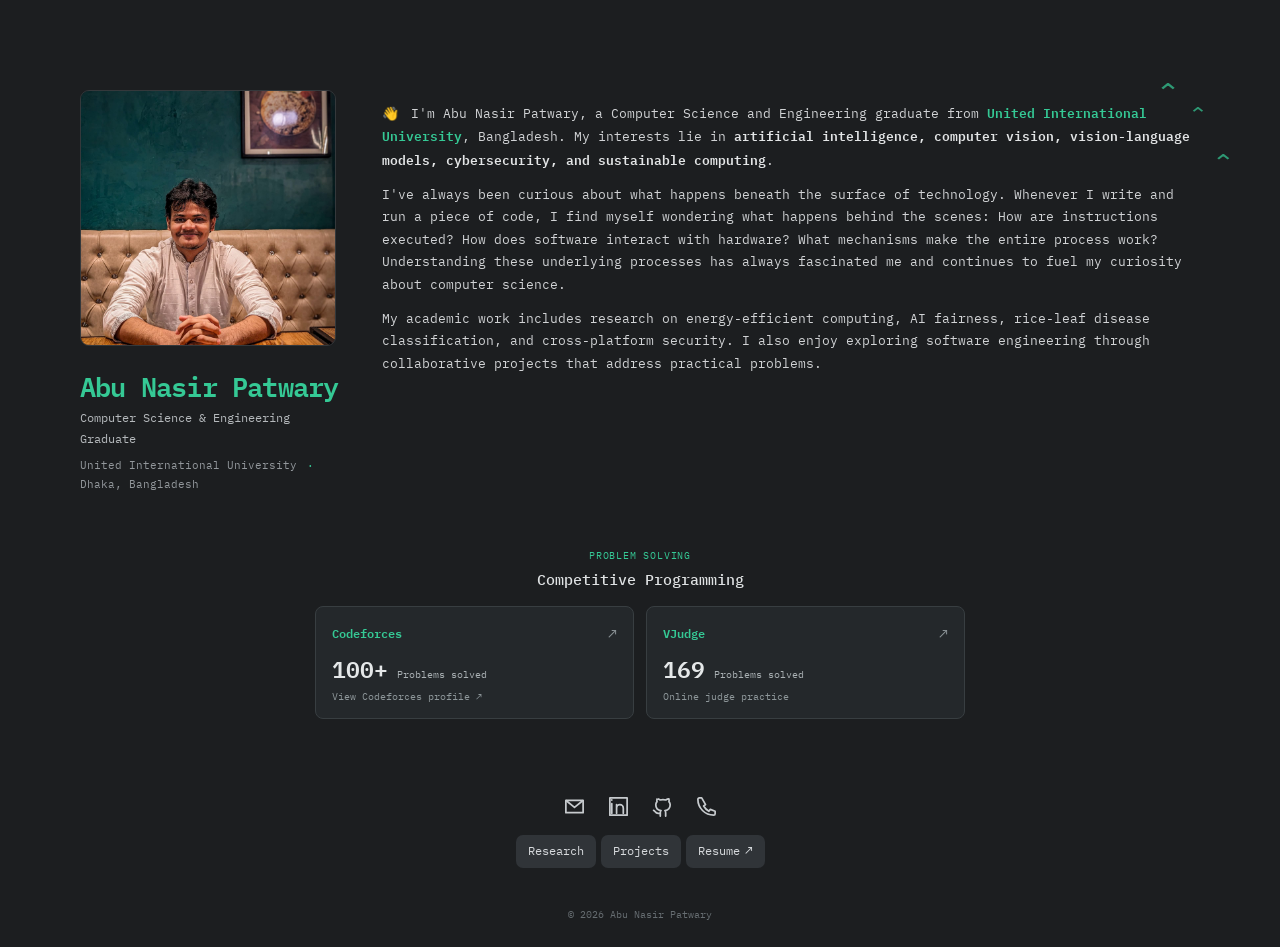
==== index.html @ b752b740 "Initial portfolio website" ====
<!DOCTYPE html>
<html lang="en">

<head>
  <meta charset="UTF-8">
  <meta name="viewport" content="width=device-width, initial-scale=1.0">
  <meta name="description"
    content="Abu Nasir Patwary — Computer Science and Engineering graduate interested in AI, computer vision, cybersecurity, sustainable computing, and software engineering.">
  <meta name="theme-color" content="#1c1e20">
  <title>Abu Nasir Patwary</title>
  <link rel="preconnect" href="https://fonts.googleapis.com">
  <link rel="preconnect" href="https://fonts.gstatic.com" crossorigin>
  <link href="https://fonts.googleapis.com/css2?family=IBM+Plex+Mono:wght@400;500;600;700&display=swap"
    rel="stylesheet">
  <link rel="stylesheet" href="style.css">
</head>

<body class="home-page">
  <div class="decor decor-one">⌄</div>
  <div class="decor decor-two">⌄</div>
  <div class="decor decor-three">⌄</div>
  <main class="home-shell">
    <section class="hero-grid">
      <div class="identity">
        <img class="profile-photo" src="assets/profile.jpg" alt="Portrait of Abu Nasir Patwary">
        <h1>Abu Nasir Patwary</h1>
        <p class="identity-subtitle">Computer Science &amp; Engineering Graduate</p>
        <p class="university-mark">United International University <span>·</span> Dhaka, Bangladesh</p>
      </div>


      <div class="introduction">
        <p class="intro-copy">
          <span class="wave">👋</span> I'm Abu Nasir Patwary, a Computer Science and Engineering graduate from
          <a href="https://www.uiu.ac.bd/" target="_blank" rel="noopener">United International University</a>,
          Bangladesh. My interests lie in <strong>artificial intelligence, computer vision,
            vision-language models, cybersecurity, and sustainable computing</strong>.
        </p>

        <p class="intro-copy">
          I've always been curious about what happens beneath the surface of technology.
          Whenever I write and run a piece of code, I find myself wondering what happens
          behind the scenes: How are instructions executed? How does software interact
          with hardware? What mechanisms make the entire process work?
          Understanding these underlying processes has always fascinated me and continues
          to fuel my curiosity about computer science.
        </p>

        <p class="intro-copy">
          My academic work includes research on energy-efficient computing, AI fairness,
          rice-leaf disease classification, and cross-platform security. I also enjoy
          exploring software engineering through collaborative projects that address
          practical problems.
        </p>
      </div>

    </section>

    <section class="coding-profiles" aria-labelledby="coding-title">
      <div class="coding-heading">
        <span class="section-kicker">Problem Solving</span>
        <h2 id="coding-title">Competitive Programming</h2>
      </div>

      <div class="coding-grid">

        <!-- Codeforces -->
        <a class="coding-card" href="https://codeforces.com/profile/Abu_Nasir_Patwary" target="_blank"
          rel="noopener noreferrer">

          <div class="coding-card-top">
            <span class="coding-platform">Codeforces</span>
            <span class="coding-arrow">↗</span>
          </div>

          <div class="coding-stat">
            <strong>100+</strong>
            <span>Problems solved</span>
          </div>

          <p>View Codeforces profile ↗</p>
        </a>

        <!-- VJudge -->
        <a class="coding-card" href="https://vjudge.net/user/APNasir7" target="_blank" rel="noopener noreferrer">

          <div class="coding-card-top">
            <span class="coding-platform">VJudge</span>
            <span class="coding-arrow">↗</span>
          </div>

          <div class="coding-stat">
            <strong>169</strong>
            <span>Problems solved</span>
          </div>

          <p>Online judge practice</p>
        </a>

      </div>
    </section>

    <section class="home-links" aria-label="Social links and site navigation">
      <div class="social-links">
        <a href="mailto:abunasirpatwary007@gmail.com" aria-label="Email Abu Nasir" title="Email">
          <svg viewBox="0 0 24 24" aria-hidden="true">
            <path d="M3 5.5h18v13H3z" />
            <path d="m3.5 6 8.5 7 8.5-7" />
          </svg>
        </a>
        <a href="https://www.linkedin.com/in/abu-nasir-patwary-4068782ba/" target="_blank" rel="noopener"
          aria-label="LinkedIn" title="LinkedIn">
          <svg viewBox="0 0 24 24" aria-hidden="true">
            <path d="M5 9v10M5 5.2v.1M10 19v-5.5a3.5 3.5 0 0 1 7 0V19M10 10v9M3 3h18v18H3z" />
          </svg>
        </a>
        <a href="https://github.com/AbuNasirPatwary" target="_blank" rel="noopener" aria-label="GitHub" title="GitHub">
          <svg viewBox="0 0 24 24" aria-hidden="true">
            <path
              d="M9 19c-4.5 1.4-4.5-2.5-6.3-3m12.6 6v-3.5a3 3 0 0 0-.8-2.3c2.7-.3 5.5-1.3 5.5-6A4.7 4.7 0 0 0 18.7 7a4.3 4.3 0 0 0-.1-3s-1-.3-3.2 1.2a11 11 0 0 0-5.8 0C7.4 3.7 6.4 4 6.4 4a4.3 4.3 0 0 0-.1 3 4.7 4.7 0 0 0-1.3 3.2c0 4.7 2.8 5.7 5.5 6a3 3 0 0 0-.8 2.3V22" />
          </svg>
        </a>
        <a href="tel:+8801705167229" aria-label="Phone" title="Phone">
          <svg viewBox="0 0 24 24" aria-hidden="true">
            <path
              d="M7 3H4.5A1.5 1.5 0 0 0 3 4.5C3 13.6 10.4 21 19.5 21a1.5 1.5 0 0 0 1.5-1.5V17l-5-2-1.5 2a15 15 0 0 1-5.5-5.5L11 10z" />
          </svg>
        </a>
      </div>

      <nav class="main-nav" aria-label="Main navigation">
        <a class="nav-button" href="research.html">Research</a>
        <a class="nav-button" href="projects.html">Projects</a>
        <a class="nav-button" href="assets/Abu_Nasir_Patwary_CV.pdf" target="_blank" rel="noopener">Resume <span
            class="external-mark">↗</span></a>
      </nav>
    </section>
    <footer class="site-footer">© <span id="year"></span> Abu Nasir Patwary</footer>
  </main>
  <script src="script.js"></script>
</body>

</html>
---- style.css ----
@import url('https://fonts.googleapis.com/css2?family=IBM+Plex+Mono:wght@400;500;600;700&display=swap');

:root {
  --bg: #1c1e20;
  --panel: #24272a;
  --panel-hover: #2d3135;
  --text: #d1d3d5;
  --muted: #92979b;
  --soft: #b5b9bc;
  --accent: #35c995;
  --line: #383c40;
  --font: "IBM Plex Mono", "SFMono-Regular", Consolas, "Liberation Mono", monospace;
}

* {
  box-sizing: border-box;
}

html {
  scroll-behavior: smooth;
}

body {
  margin: 0;
  background: var(--bg);
  color: var(--text);
  font-family: var(--font);
  font-size: 14px;
  line-height: 1.7;
}

a {
  color: inherit;
  text-decoration: none;
}

a:hover {
  color: var(--accent);
}

strong {
  color: #e3e5e6;
  font-weight: 600;
}

.home-page {
  min-height: 100vh;
  overflow-x: hidden;
  position: relative;
}

.decor {
  position: absolute;
  color: var(--accent);
  opacity: .72;
  font-size: 25px;
  line-height: 1;
  transform: rotate(180deg) scaleX(1.25);
  pointer-events: none;
}

.decor-one {
  top: 8.5%;
  right: 8%;
}

.decor-two {
  top: 11%;
  right: 5.8%;
  font-size: 19px;
}

.decor-three {
  top: 16%;
  right: 3.7%;
  font-size: 22px;
}

.home-shell {
  width: min(1120px, calc(100% - 56px));
  min-height: 100vh;
  margin: 0 auto;
  padding: 10vh 0 24px;
  display: flex;
  flex-direction: column;
  justify-content: center;
}

.hero-grid {
  display: grid;
  grid-template-columns: 260px minmax(0, 1fr);
  gap: 42px;
  align-items: start;
}

.profile-photo {
  display: block;
  width: 256px;
  height: 256px;
  object-fit: cover;
  object-position: 50% 58%;
  border-radius: 9px;
  border: 1px solid #34383b;
}

.identity h1 {
  margin: 22px 0 2px;
  color: var(--accent);
  font-size: clamp(23px, 2.1vw, 29px);
  line-height: 1.35;
  font-weight: 600;
  letter-spacing: -.8px;
}

.identity-subtitle {
  margin: 4px 0 0;
  color: var(--soft);
  font-size: 12px;
}

.university-mark {
  margin: 7px 0 0;
  color: var(--muted);
  font-size: 11px;
}

.university-mark span {
  color: var(--accent);
  padding: 0 3px;
}

.introduction {
  padding-top: 12px;
}

.intro-copy {
  margin: 0 0 12px;
  color: var(--text);
  font-size: 13px;
  line-height: 1.72;
}

.intro-copy a {
  color: var(--accent);
  font-weight: 600;
}

.wave {
  margin-right: 5px;
}

.side-note {
  width: min(470px, 90%);
  margin: 46px 0 0 auto;
  color: #858a8e;
  font-size: 10px;
  font-style: italic;
  line-height: 1.7;
  text-align: right;
}

.side-note p {
  margin: 0;
}

.home-links {
  margin-top: 76px;
  display: flex;
  flex-direction: column;
  align-items: center;
  gap: 17px;
}

.social-links {
  display: flex;
  align-items: center;
  justify-content: center;
  gap: 21px;
}

.social-links a {
  display: inline-flex;
  color: #c7cbce;
  transition: color .2s, transform .2s;
}

.social-links a:hover {
  color: var(--accent);
  transform: translateY(-2px);
}

.social-links svg {
  width: 23px;
  height: 23px;
  fill: none;
  stroke: currentColor;
  stroke-width: 1.8;
  stroke-linecap: round;
  stroke-linejoin: round;
}

.main-nav,
.page-nav {
  display: flex;
  justify-content: center;
  flex-wrap: wrap;
  gap: 5px;
}

.nav-button,
.page-nav a {
  display: inline-flex;
  align-items: center;
  gap: 5px;
  background: #303438;
  color: #d7dadd;
  padding: 5px 12px;
  border-radius: 7px;
  font-size: 12px;
  transition: background .2s, color .2s;
}

.nav-button:hover,
.page-nav a:hover,
.page-nav a[aria-current="page"] {
  background: #3a4145;
  color: var(--accent);
}

.external-mark {
  font-size: 13px;
}

.site-footer {
  margin-top: 38px;
  text-align: center;
  color: #666d71;
  font-size: 10px;
}

.content-shell {
  width: min(920px, calc(100% - 48px));
  margin: 0 auto;
  padding: 58px 0 28px;
}

.page-header {
  border-bottom: 1px solid var(--line);
  padding-bottom: 26px;
}

.back-home {
  color: var(--accent);
  font-size: 12px;
  display: inline-block;
  margin-bottom: 27px;
}

.page-kicker {
  display: block;
  color: var(--accent);
  font-size: 11px;
  letter-spacing: .04em;
  text-transform: uppercase;
}

.page-header h1 {
  color: #e4e6e7;
  font-size: clamp(29px, 5vw, 43px);
  line-height: 1.2;
  margin: 8px 0 12px;
}

.page-lead {
  max-width: 760px;
  margin: 0 0 22px;
  color: var(--soft);
  font-size: 13px;
}

.page-nav {
  justify-content: flex-start;
  margin-top: 20px;
}

.research-list,
.project-list {
  padding-top: 8px;
}

.research-item,
.project-item {
  padding: 25px 0 27px;
  border-bottom: 1px solid var(--line);
}

.item-meta {
  display: flex;
  align-items: center;
  flex-wrap: wrap;
  gap: 12px;
  color: var(--muted);
  font-size: 10px;
  margin-bottom: 10px;
}

.status {
  display: inline-block;
  padding: 3px 8px;
  border-radius: 4px;
  font-size: 10px;
}

.status.submitted {
  color: #80dcb9;
  background: rgba(53, 201, 149, .12);
}

.status.preparation {
  color: #d5c18a;
  background: rgba(213, 193, 138, .10);
}

.research-item h2,
.project-item h2 {
  color: #e0e3e4;
  font-size: 16px;
  line-height: 1.55;
  margin: 0 0 10px;
  font-weight: 600;
}

.item-summary {
  color: #b9bec1;
  font-size: 12px;
  line-height: 1.8;
  margin: 0 0 9px;
}

.item-note {
  color: #92999d;
  font-size: 11px;
  font-style: italic;
  margin: 7px 0 0;
}

.tag-row {
  display: flex;
  flex-wrap: wrap;
  gap: 6px;
  margin-top: 13px;
}

.tag-row span {
  color: #aeb6b8;
  background: #292d30;
  border: 1px solid #383e41;
  border-radius: 4px;
  padding: 3px 7px;
  font-size: 10px;
}

.project-heading {
  display: flex;
  align-items: flex-start;
  justify-content: space-between;
  gap: 18px;
}

.project-heading h2 {
  font-size: 23px;
  color: var(--accent);
  margin: 4px 0 0;
}

.project-subtitle {
  color: #e0e3e4;
  margin: 1px 0 10px;
  font-size: 12px;
}

.project-index {
  color: #555e62;
  font-size: 29px;
  font-weight: 600;
}

.feature-list {
  padding-left: 19px;
  margin: 9px 0 0;
  color: #b9bec1;
  font-size: 12px;
  line-height: 1.8;
}

.feature-list li {
  padding-left: 3px;
  margin: 5px 0;
}

.feature-list li::marker {
  color: var(--accent);
}

.stack-block {
  margin-top: 17px;
}

.stack-label {
  color: var(--muted);
  font-size: 10px;
  text-transform: uppercase;
  letter-spacing: .04em;
}

.content-footer {
  display: flex;
  align-items: center;
  justify-content: space-between;
  gap: 16px;
  padding-top: 25px;
  color: #737b7f;
  font-size: 10px;
}

.content-footer a {
  color: var(--accent);
}

@media (max-width: 720px) {
  .home-shell {
    width: min(520px, calc(100% - 38px));
    padding: 48px 0 22px;
  }

  .hero-grid {
    grid-template-columns: 1fr;
    gap: 27px;
  }

  .identity {
    display: grid;
    grid-template-columns: 112px 1fr;
    column-gap: 18px;
    align-items: end;
  }

  .profile-photo {
    width: 112px;
    height: 132px;
    grid-row: span 3;
  }

  .identity h1 {
    margin: 0 0 3px;
    font-size: 21px;
  }

  .identity-subtitle {
    font-size: 11px;
  }

  .university-mark {
    font-size: 10px;
  }

  .introduction {
    padding-top: 0;
  }

  .intro-copy {
    font-size: 12px;
  }

  .side-note {
    margin-top: 25px;
    width: 100%;
  }

  .home-links {
    margin-top: 42px;
  }

  .decor-one {
    top: 3%;
    right: 13%;
  }

  .decor-two {
    top: 5%;
    right: 7%;
  }

  .decor-three {
    top: 8%;
    right: 3%;
  }

  .content-shell {
    width: calc(100% - 38px);
    padding-top: 30px;
  }
}

@media (max-width: 420px) {
  .identity {
    grid-template-columns: 92px 1fr;
    column-gap: 13px;
  }

  .profile-photo {
    width: 92px;
    height: 112px;
  }

  .identity h1 {
    font-size: 17px;
  }

  .university-mark {
    line-height: 1.5;
  }

  .social-links {
    gap: 17px;
  }

  .content-footer {
    align-items: flex-start;
    flex-direction: column;
  }
}


/* Competitive Programming Profiles */

.coding-profiles {
  width: min(650px, 100%);
  margin: 54px auto 0;
}

.coding-heading {
  text-align: center;
  margin-bottom: 13px;
}

.section-kicker {
  display: block;
  color: var(--accent);
  font-size: 10px;
  letter-spacing: .08em;
  text-transform: uppercase;
}

.coding-heading h2 {
  color: #dfe2e3;
  font-size: 15px;
  font-weight: 500;
  margin: 3px 0 0;
}

.coding-grid {
  display: grid;
  grid-template-columns: repeat(2, minmax(0, 1fr));
  gap: 12px;
}

.coding-card {
  display: block;
  padding: 14px 16px 13px;
  background: #24282b;
  border: 1px solid #383e41;
  border-radius: 8px;
  transition: border-color .2s, background .2s, transform .2s;
}

.coding-card:hover {
  color: var(--text);
  border-color: rgba(53, 201, 149, .65);
  background: #292f31;
  transform: translateY(-2px);
}

.coding-card-top {
  display: flex;
  justify-content: space-between;
  align-items: center;
}

.coding-platform {
  color: var(--accent);
  font-size: 12px;
  font-weight: 600;
}

.coding-arrow {
  color: #899195;
  font-size: 15px;
}

.coding-stat {
  display: flex;
  align-items: baseline;
  gap: 9px;
  margin-top: 9px;
}

.coding-stat strong {
  color: #e5e8e9;
  font-size: 23px;
  line-height: 1.2;
  font-weight: 600;
}

.coding-stat span {
  color: #aab1b4;
  font-size: 10px;
}

.coding-card p {
  color: #8e979a;
  font-size: 10px;
  margin: 5px 0 0;
}

@media (max-width: 520px) {
  .coding-profiles {
    margin-top: 36px;
  }

  .coding-grid {
    grid-template-columns: 1fr;
  }
}
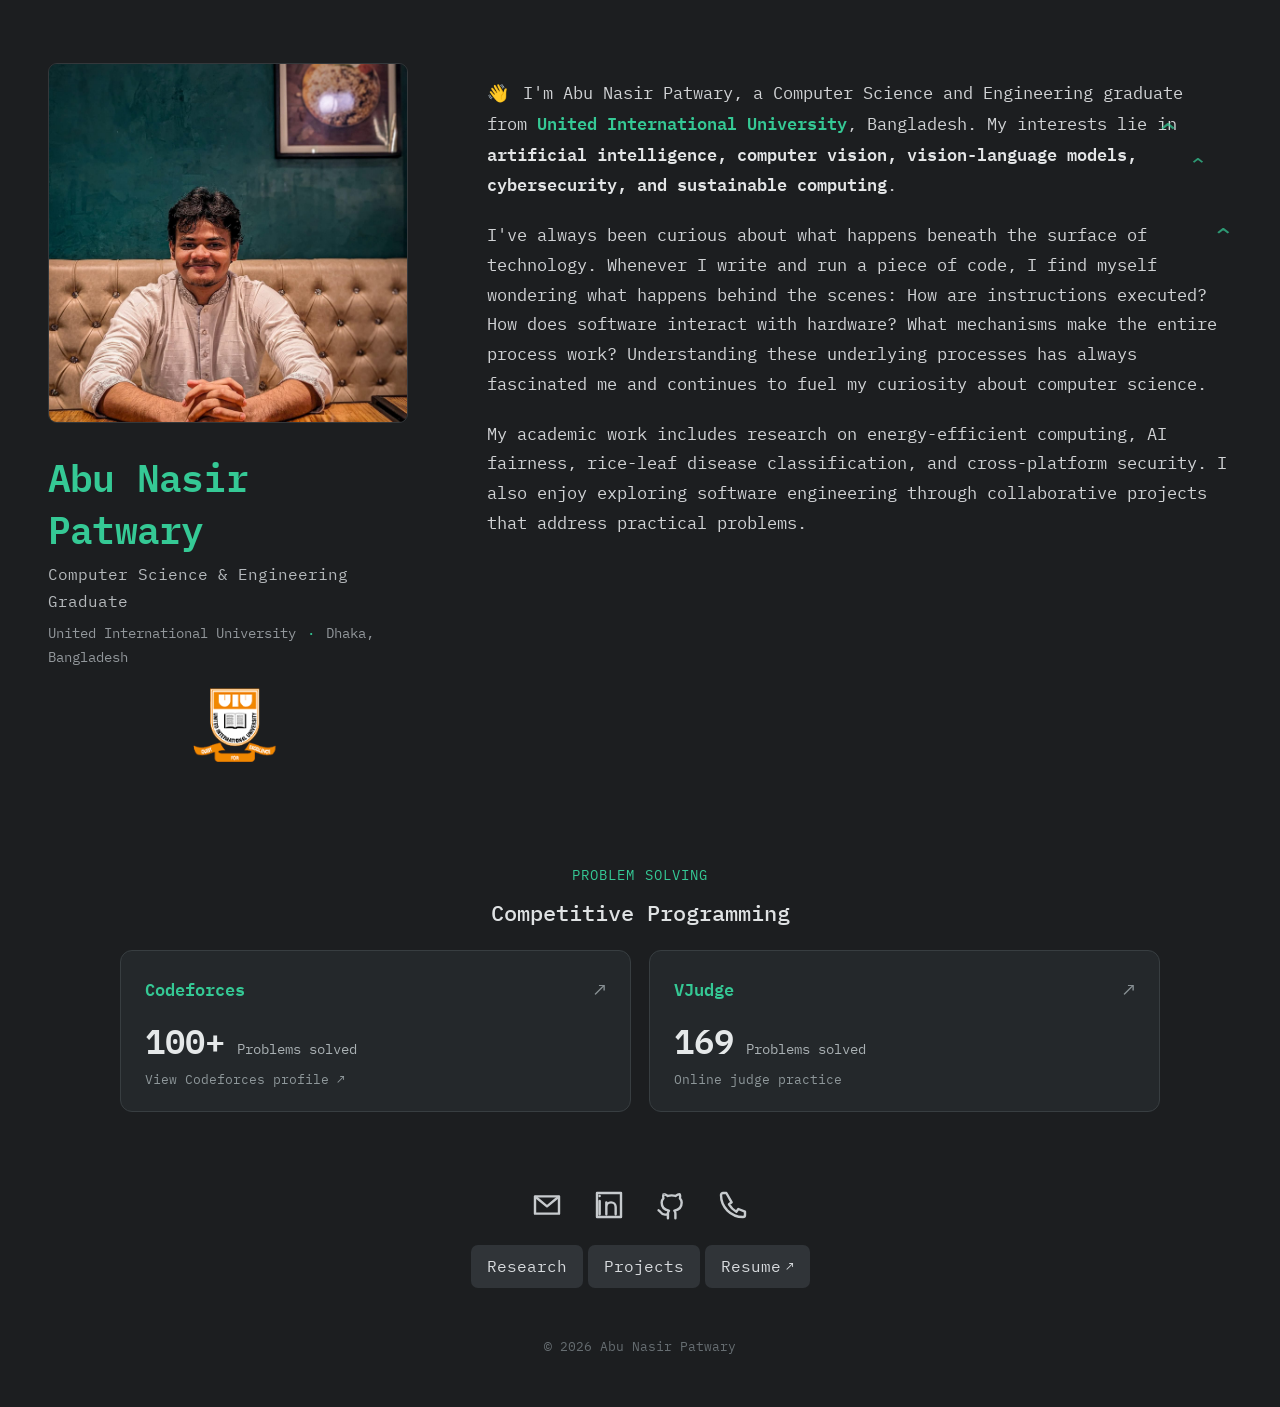
==== commit 18cc7e2a: "Update portfolio with UIU logo and revised resume" ====
--- a/index.html
+++ b/index.html
@@ -20,16 +20,37 @@
   <div class="decor decor-two">⌄</div>
   <div class="decor decor-three">⌄</div>
   <main class="home-shell">
+
     <section class="hero-grid">
+
+      <!-- Profile Identity -->
       <div class="identity">
-        <img class="profile-photo" src="assets/profile.jpg" alt="Portrait of Abu Nasir Patwary">
+
+        <img src="assets/profile.jpg" alt="Abu Nasir Patwary" class="profile-photo">
+
         <h1>Abu Nasir Patwary</h1>
-        <p class="identity-subtitle">Computer Science &amp; Engineering Graduate</p>
-        <p class="university-mark">United International University <span>·</span> Dhaka, Bangladesh</p>
+
+        <p class="identity-subtitle">
+          Computer Science &amp; Engineering Graduate
+        </p>
+
+        <p class="university-mark">
+          United International University
+          <span>·</span> Dhaka, Bangladesh
+        </p>
+
+        <!-- Clickable University Logo -->
+        <a href="https://www.uiu.ac.bd/" class="university-logo-link" target="_blank" rel="noopener"
+          aria-label="United International University website">
+
+          <img src="assets/UIU_logo.png" alt="United International University" class="university-logo">
+        </a>
+
       </div>
 
+      <!-- Introduction -->
+      <div class="introduction">
 
-      <div class="introduction">
         <p class="intro-copy">
           <span class="wave">👋</span> I'm Abu Nasir Patwary, a Computer Science and Engineering graduate from
           <a href="https://www.uiu.ac.bd/" target="_blank" rel="noopener">United International University</a>,
@@ -52,9 +73,11 @@
           exploring software engineering through collaborative projects that address
           practical problems.
         </p>
+
       </div>
 
     </section>
+
 
     <section class="coding-profiles" aria-labelledby="coding-title">
       <div class="coding-heading">
--- a/style.css
+++ b/style.css
@@ -631,4 +631,159 @@
   .coding-grid {
     grid-template-columns: 1fr;
   }
+}
+
+
+/* Larger Desktop Layout — 200% Zoom Appearance */
+
+@media (min-width: 1100px) {
+
+  .home-shell {
+    width: min(1640px, calc(100% - 96px));
+    min-height: 100vh;
+    padding: clamp(56px, 7vh, 88px) 0 48px;
+    justify-content: flex-start;
+  }
+
+  .hero-grid {
+    grid-template-columns: minmax(360px, 0.78fr) minmax(0, 1.55fr);
+    gap: clamp(52px, 5vw, 86px);
+  }
+
+  .profile-photo {
+    width: clamp(360px, 27vw, 460px);
+    height: clamp(360px, 27vw, 460px);
+  }
+
+  .identity h1 {
+    margin: 28px 0 6px;
+    font-size: clamp(36px, 3vw, 52px);
+  }
+
+  .identity-subtitle {
+    font-size: clamp(16px, 1.15vw, 19px);
+  }
+
+  .university-mark {
+    font-size: clamp(14px, 1vw, 16px);
+  }
+
+  .introduction {
+    padding-top: 16px;
+  }
+
+  .intro-copy {
+    font-size: clamp(17px, 1.25vw, 21px);
+    line-height: 1.75;
+    margin-bottom: 20px;
+  }
+
+  .side-note {
+    width: min(600px, 90%);
+    margin-top: 64px;
+    font-size: clamp(13px, 0.95vw, 16px);
+  }
+
+  /* Competitive Programming */
+
+  .coding-profiles {
+    width: min(1040px, 100%);
+    margin: 80px auto 0;
+  }
+
+  .coding-heading {
+    margin-bottom: 18px;
+  }
+
+  .section-kicker {
+    font-size: 14px;
+  }
+
+  .coding-heading h2 {
+    font-size: 22px;
+    margin-top: 6px;
+  }
+
+  .coding-grid {
+    gap: 18px;
+  }
+
+  .coding-card {
+    padding: 22px 24px 20px;
+    border-radius: 12px;
+  }
+
+  .coding-platform {
+    font-size: 17px;
+  }
+
+  .coding-arrow {
+    font-size: 20px;
+  }
+
+  .coding-stat {
+    gap: 12px;
+    margin-top: 14px;
+  }
+
+  .coding-stat strong {
+    font-size: 34px;
+  }
+
+  .coding-stat span {
+    font-size: 14px;
+  }
+
+  .coding-card p {
+    font-size: 13px;
+    margin-top: 8px;
+  }
+
+  /* Social Links and Navigation */
+
+  .home-links {
+    margin-top: clamp(72px, 6vw, 110px);
+    gap: 24px;
+  }
+
+  .social-links {
+    gap: 30px;
+  }
+
+  .social-links svg {
+    width: 32px;
+    height: 32px;
+  }
+
+  .nav-button {
+    padding: 8px 16px;
+    font-size: 16px;
+  }
+
+  .site-footer {
+    margin-top: 48px;
+    font-size: 13px;
+  }
+}
+
+/* University Logo */
+
+.university-logo-link {
+  display: flex;
+  width: fit-content;
+  justify-content: center;
+  align-items: center;
+  margin: 18px auto 22px;
+  transition: transform 0.25s ease;
+}
+
+.university-logo {
+  width: 85px;
+  height: auto;
+  object-fit: contain;
+  display: block;
+}
+
+.university-logo-link:hover {
+  transform: translateY(-3px);
 }
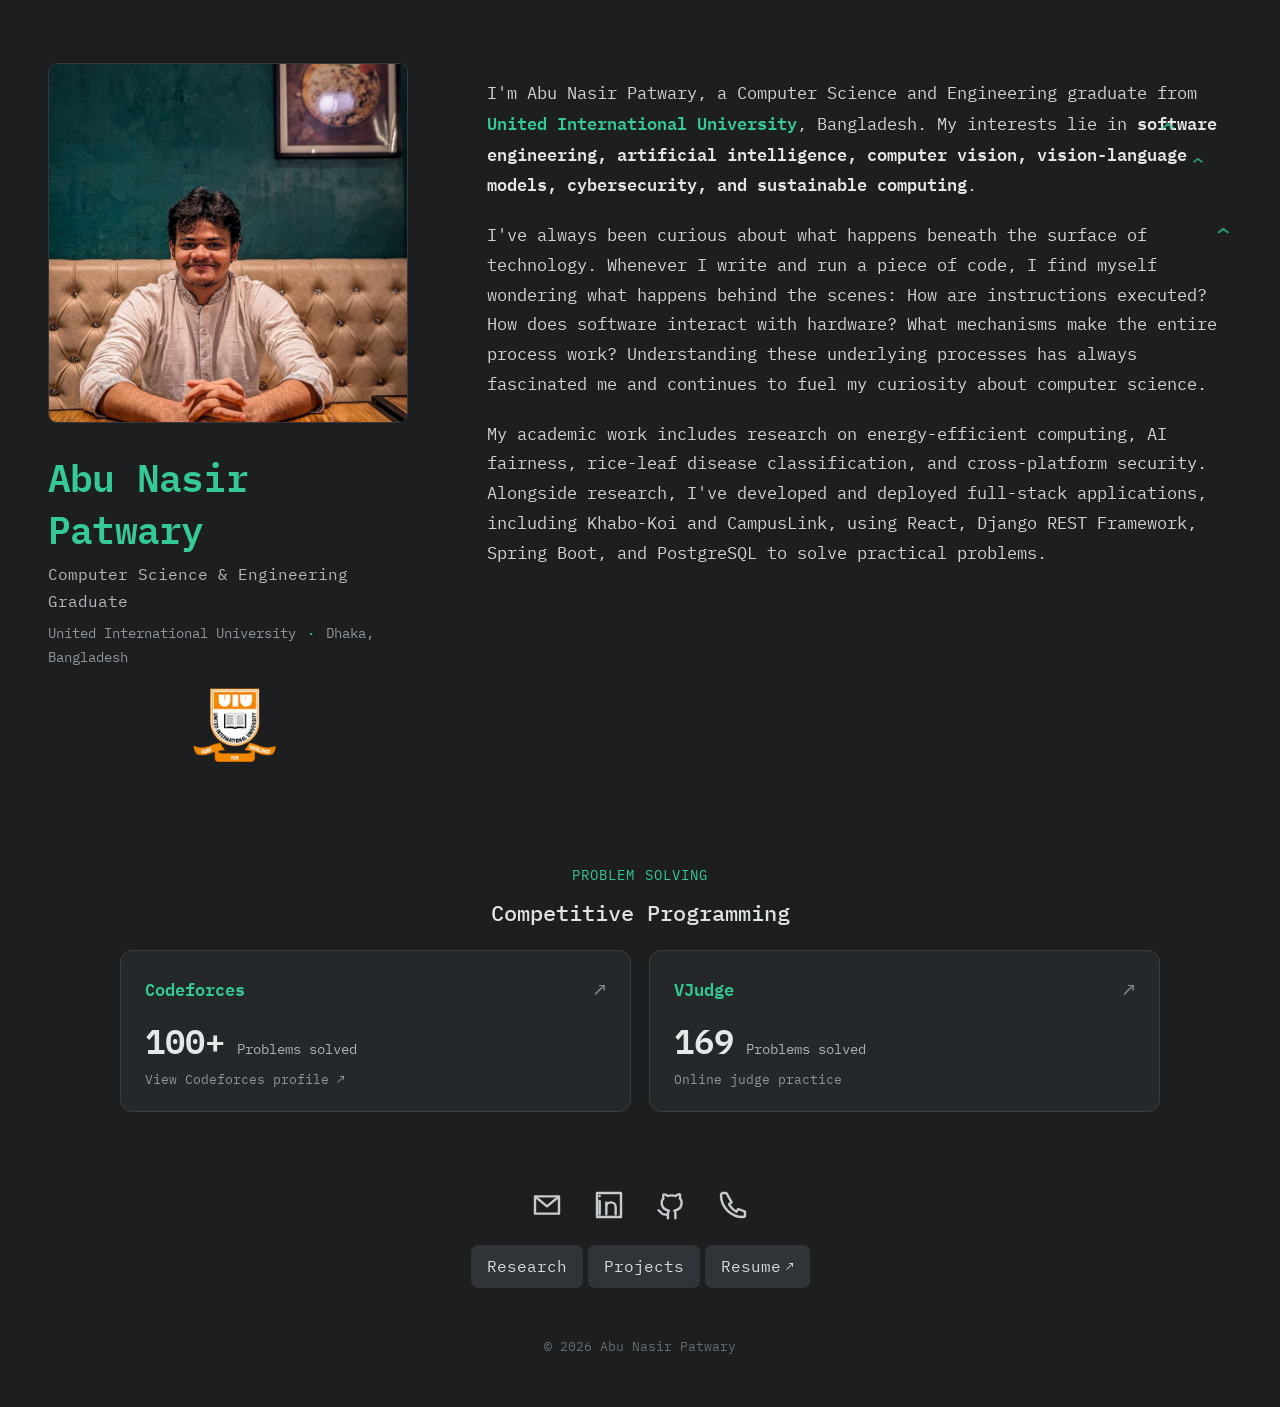
==== commit 445d5a03: "Update portfolio introduction for SE and AI ML" ====
--- a/index.html
+++ b/index.html
@@ -52,9 +52,9 @@
       <div class="introduction">
 
         <p class="intro-copy">
-          <span class="wave">👋</span> I'm Abu Nasir Patwary, a Computer Science and Engineering graduate from
+          I'm Abu Nasir Patwary, a Computer Science and Engineering graduate from
           <a href="https://www.uiu.ac.bd/" target="_blank" rel="noopener">United International University</a>,
-          Bangladesh. My interests lie in <strong>artificial intelligence, computer vision,
+          Bangladesh. My interests lie in <strong>software engineering, artificial intelligence, computer vision,
             vision-language models, cybersecurity, and sustainable computing</strong>.
         </p>
 
@@ -68,9 +68,10 @@
         </p>
 
         <p class="intro-copy">
-          My academic work includes research on energy-efficient computing, AI fairness,
-          rice-leaf disease classification, and cross-platform security. I also enjoy
-          exploring software engineering through collaborative projects that address
+          My academic work includes research on energy-efficient computing,
+          AI fairness, rice-leaf disease classification, and cross-platform security.
+          Alongside research, I've developed and deployed full-stack applications,
+          including Khabo-Koi and CampusLink, using React, Django REST Framework, Spring Boot, and PostgreSQL to solve
           practical problems.
         </p>
 
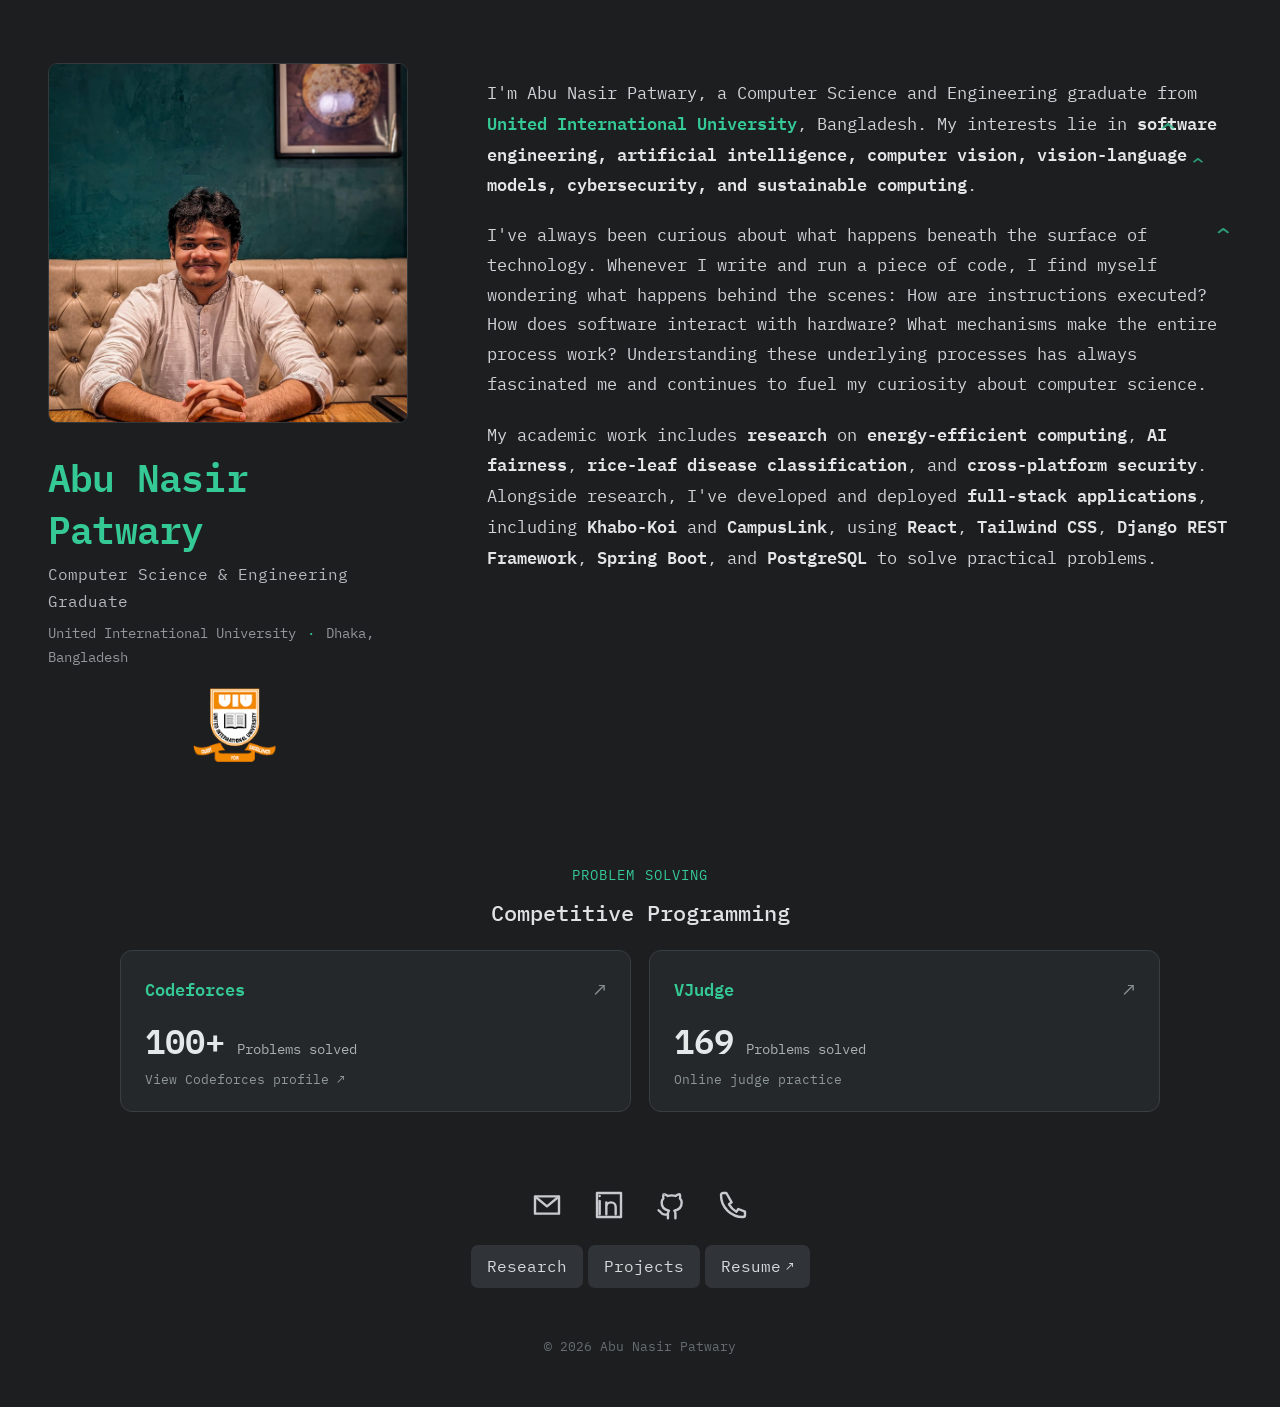
==== commit 2ec6754e: "Style portfolio highlights and update technologies" ====
--- a/index.html
+++ b/index.html
@@ -68,11 +68,20 @@
         </p>
 
         <p class="intro-copy">
-          My academic work includes research on energy-efficient computing,
-          AI fairness, rice-leaf disease classification, and cross-platform security.
-          Alongside research, I've developed and deployed full-stack applications,
-          including Khabo-Koi and CampusLink, using React, Django REST Framework, Spring Boot, and PostgreSQL to solve
-          practical problems.
+          My academic work includes <strong class="highlight">research</strong> on
+          <strong class="highlight">energy-efficient computing</strong>,
+          <strong class="highlight">AI fairness</strong>,
+          <strong class="highlight">rice-leaf disease classification</strong>, and
+          <strong class="highlight">cross-platform security</strong>.
+          Alongside research, I've developed and deployed
+          <strong class="highlight">full-stack applications</strong>, including
+          <strong class="highlight">Khabo-Koi</strong> and
+          <strong class="highlight">CampusLink</strong>, using
+          <strong class="tech-highlight">React</strong>,
+          <strong class="tech-highlight">Tailwind CSS</strong>,
+          <strong class="tech-highlight">Django REST Framework</strong>,
+          <strong class="tech-highlight">Spring Boot</strong>, and
+          <strong class="tech-highlight">PostgreSQL</strong> to solve practical problems.
         </p>
 
       </div>
